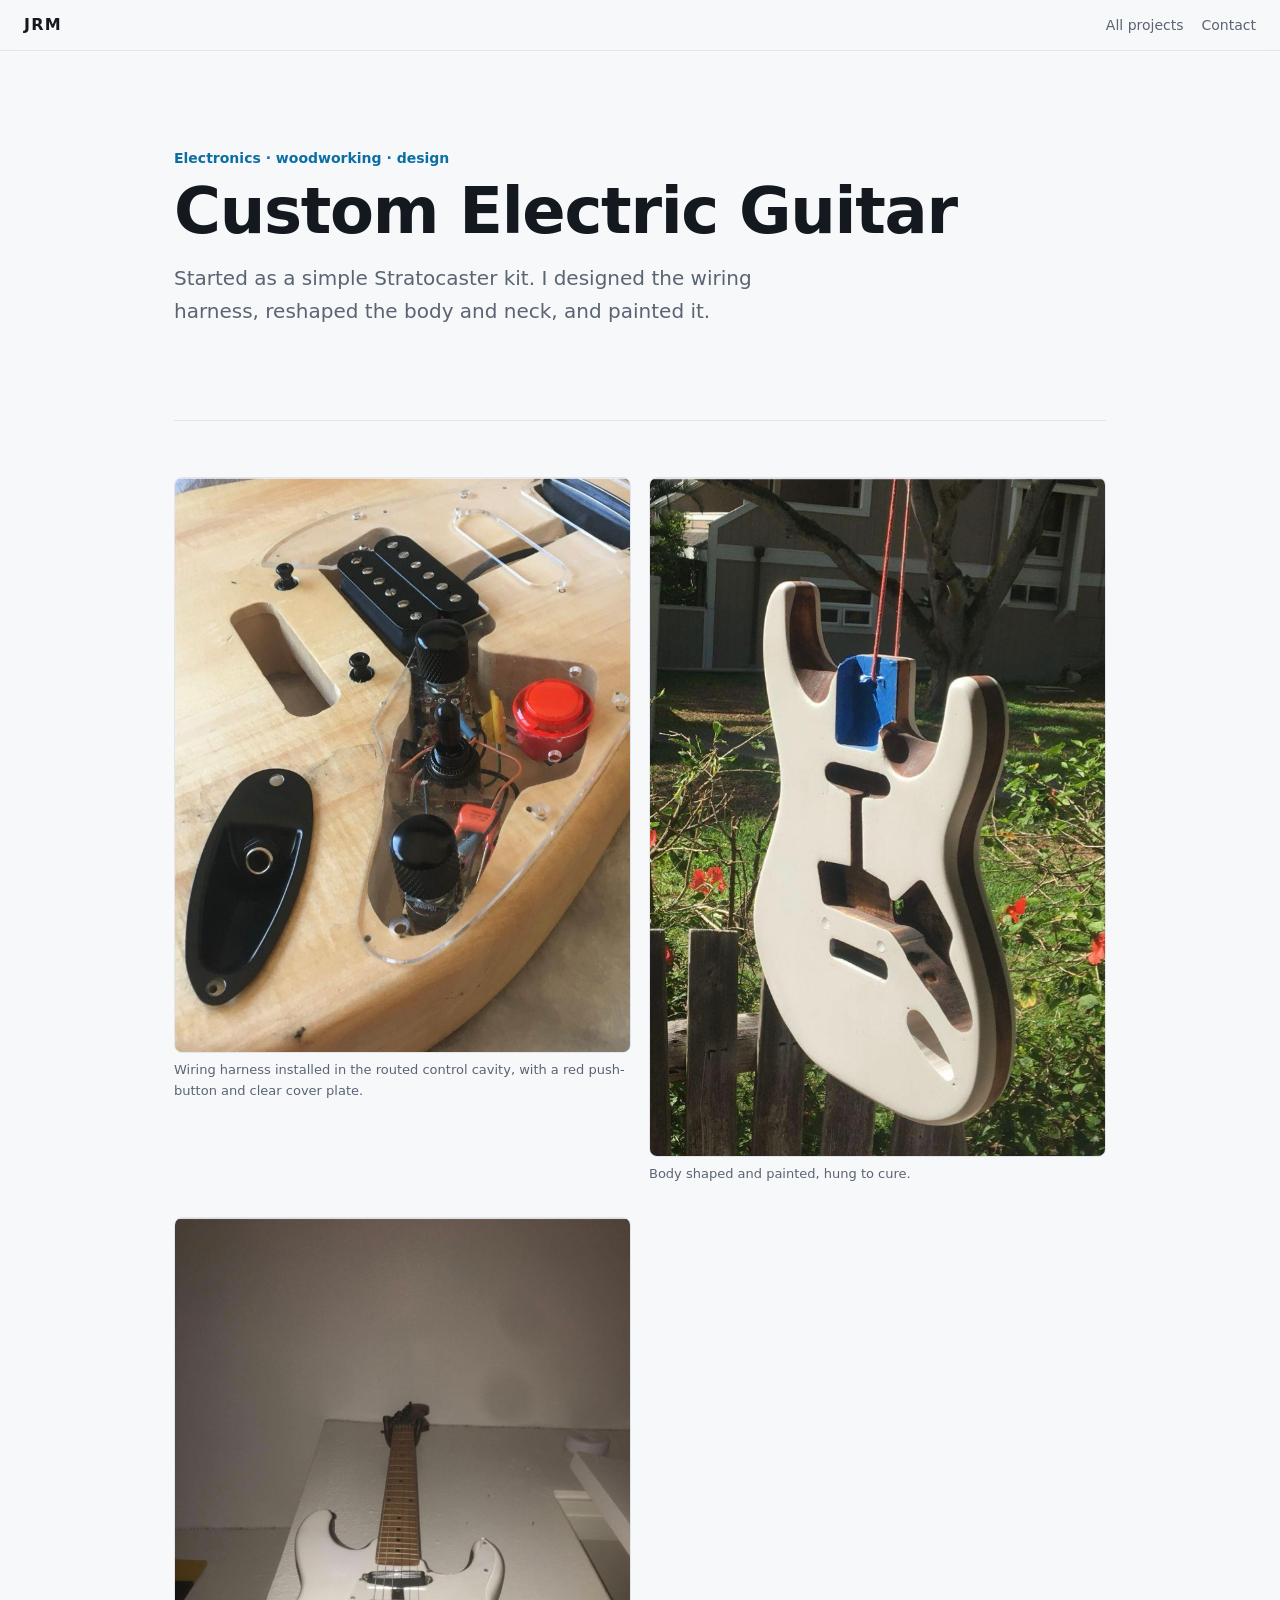
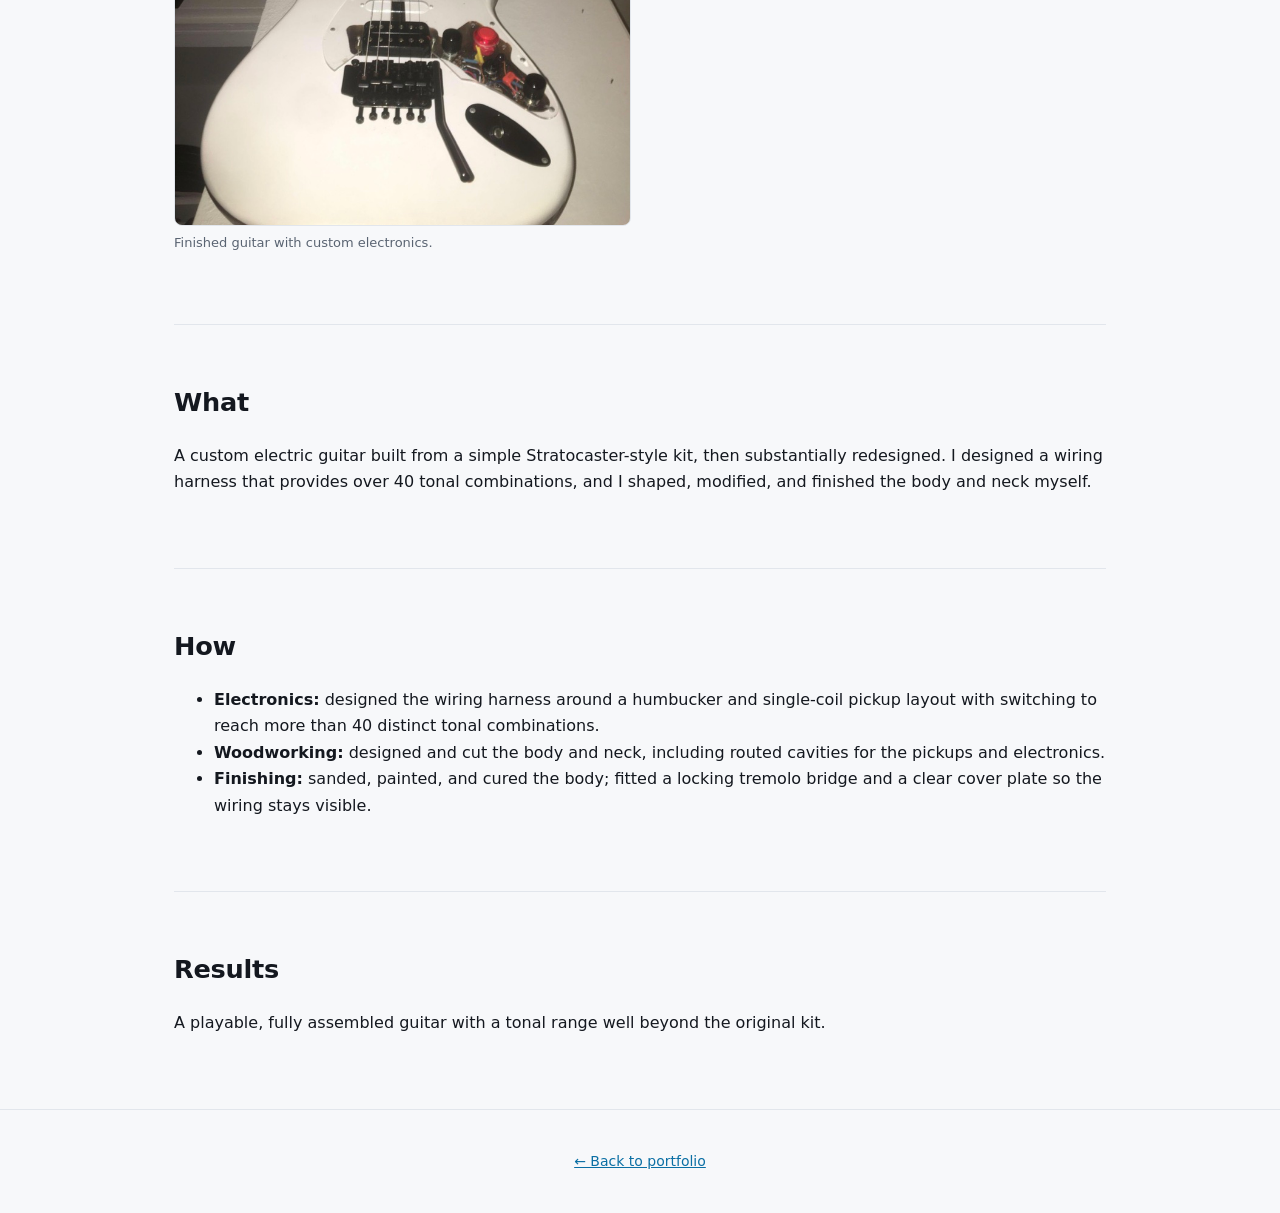
==== projects/electric-guitar/index.html @ 1d10ef1c "Add electric guitar and self-watering planter projects Co-Authored-By: Claude Sonnet 5.5 <noreply@an" ====
<!doctype html>
<html lang="en">
<head>
<meta charset="utf-8">
<meta name="viewport" content="width=device-width, initial-scale=1">
<title>Custom Electric Guitar — John Ryan Myrdal</title>
<meta name="description" content="Started as a simple Stratocaster kit. I designed the wiring harness, reshaped the body and neck, and painted it.">
<link rel="stylesheet" href="../../css/style.css">
</head>
<body>
<header class="nav">
  <a class="brand" href="../../">JRM</a>
  <nav><a href="../../#projects">All projects</a><a href="../../#contact">Contact</a></nav>
</header>
<main>
<section class="hero">
  <p class="eyebrow">Electronics · woodworking · design</p>
  <h1>Custom Electric Guitar</h1>
  <p class="lede">Started as a simple Stratocaster kit. I designed the wiring harness, reshaped the body and neck, and painted it.</p>
</section>
<section>
  <div class="grid">
  <figure class="shot"><img src="../../assets/images/electric-guitar/wiring-cavity.jpg" alt="Routed electric guitar body with humbucker and single-coil pickups, a red push-button, knobs, and wiring in a clear-covered cavity" loading="lazy"><figcaption>Wiring harness installed in the routed control cavity, with a red push-button and clear cover plate.</figcaption></figure>
  <figure class="shot"><img src="../../assets/images/electric-guitar/body-painted.jpg" alt="Painted white guitar body hanging from a string to dry" loading="lazy"><figcaption>Body shaped and painted, hung to cure.</figcaption></figure>
  <figure class="shot"><img src="../../assets/images/electric-guitar/finished-guitar.jpg" alt="Finished white electric guitar with maple neck, humbucker and single-coil pickups, and a locking tremolo bridge" loading="lazy"><figcaption>Finished guitar with custom electronics.</figcaption></figure>
  </div>
</section>

<section>
  <h2>What</h2>
  <p>A custom electric guitar built from a simple Stratocaster-style kit, then substantially redesigned. I designed a wiring harness that provides over 40 tonal combinations, and I shaped, modified, and finished the body and neck myself.</p>
</section>
<section>
  <h2>How</h2>
  <ul>
    <li><strong>Electronics:</strong> designed the wiring harness around a humbucker and single-coil pickup layout with switching to reach more than 40 distinct tonal combinations.</li>
    <li><strong>Woodworking:</strong> designed and cut the body and neck, including routed cavities for the pickups and electronics.</li>
    <li><strong>Finishing:</strong> sanded, painted, and cured the body; fitted a locking tremolo bridge and a clear cover plate so the wiring stays visible.</li>
  </ul>
</section>
<section>
  <h2>Results</h2>
  <p>A playable, fully assembled guitar with a tonal range well beyond the original kit.</p>
</section>
</main>
<footer><a href="../../">← Back to portfolio</a></footer>
</body>
</html>
---- css/style.css ----
:root{--bg:#f7f8fa;--fg:#14181f;--muted:#5a6472;--card:#fff;--line:#e2e6ec;--accent:#0b6fa4;--accent-fg:#fff}
@media (prefers-color-scheme:dark){:root{--bg:#0e1217;--fg:#e8ecf1;--muted:#98a2b0;--card:#161c24;--line:#252d38;--accent:#5bb8e8;--accent-fg:#06121a}}
*{box-sizing:border-box}
html{scroll-behavior:smooth}
body{margin:0;background:var(--bg);color:var(--fg);font:16px/1.65 system-ui,-apple-system,"Segoe UI",Roboto,sans-serif}
a{color:var(--accent)}
.nav{position:sticky;top:0;z-index:5;display:flex;justify-content:space-between;align-items:center;padding:12px 24px;background:color-mix(in srgb,var(--bg) 88%,transparent);backdrop-filter:blur(8px);border-bottom:1px solid var(--line)}
.nav nav{display:flex;gap:18px;flex-wrap:wrap}
.nav nav a{color:var(--muted);text-decoration:none;font-size:14px}
.nav nav a:hover{color:var(--fg)}
.brand{font-weight:700;letter-spacing:.08em;text-decoration:none;color:var(--fg)}
main{max-width:980px;margin:0 auto;padding:0 24px}
section{padding:56px 0;border-top:1px solid var(--line)}
.hero{border:0;padding:96px 0 64px}
.eyebrow{color:var(--accent);font-size:14px;font-weight:600;margin:0 0 8px}
h1{font-size:clamp(2.4rem,6vw,4rem);line-height:1.05;margin:0 0 16px;letter-spacing:-.02em}
.lede{font-size:1.25rem;color:var(--muted);max-width:40rem;margin:0 0 28px}
h2{font-size:1.6rem;margin:0 0 20px;letter-spacing:-.01em}
h3{font-size:1.1rem;margin:0 0 8px}
.sub{margin:36px 0 12px;color:var(--muted);font-size:.9rem;text-transform:uppercase;letter-spacing:.08em}
.btn{display:inline-block;padding:10px 20px;border-radius:8px;background:var(--accent);color:var(--accent-fg);text-decoration:none;font-weight:600;margin:0 8px 8px 0}
.btn.ghost{background:transparent;color:var(--accent);border:1px solid var(--accent)}
.facts{list-style:none;padding:0;margin:24px 0 0;display:grid;grid-template-columns:repeat(auto-fit,minmax(170px,1fr));gap:12px}
.facts li{background:var(--card);border:1px solid var(--line);border-radius:10px;padding:14px 16px;color:var(--muted);font-size:14px}
.facts strong{display:block;color:var(--fg);font-size:1.3rem}
.grid{display:grid;grid-template-columns:repeat(auto-fit,minmax(min(100%,420px),1fr));gap:18px}
.card{background:var(--card);border:1px solid var(--line);border-radius:12px;padding:22px}
.card p{margin:0 0 10px}
.card ul{margin:0 0 10px;padding-left:20px;color:var(--muted);font-size:15px}
.tag{font-size:12px!important;text-transform:uppercase;letter-spacing:.08em;color:var(--accent);font-weight:600}
.links{margin:0!important}
.note{color:var(--muted);font-size:14px;margin-top:18px}
.role{display:grid;grid-template-columns:150px 1fr;gap:16px;margin-bottom:22px}
.role p{margin:0;color:var(--muted)}
.when{color:var(--muted);font-size:14px;padding-top:2px}
.chips{display:grid;grid-template-columns:repeat(auto-fit,minmax(260px,1fr));gap:12px;margin-top:20px}
.chip{background:var(--card);border:1px solid var(--line);border-radius:10px;padding:14px 16px}
.chip strong{display:block}
.chip span{color:var(--muted);font-size:14px}
.skills{display:grid;grid-template-columns:140px 1fr;gap:10px 16px;margin:0}
.skills dt{font-weight:600}
.skills dd{margin:0;color:var(--muted)}
footer{text-align:center;color:var(--muted);font-size:14px;padding:40px 24px;border-top:1px solid var(--line)}
@media (max-width:640px){.role,.skills{grid-template-columns:1fr;gap:4px}.nav nav{gap:12px}.hero{padding:56px 0 40px}}
.shot{margin:0 0 14px}
.shot img{width:100%;height:auto;display:block;border-radius:8px;border:1px solid var(--line)}
.shot figcaption{color:var(--muted);font-size:13px;margin-top:6px}
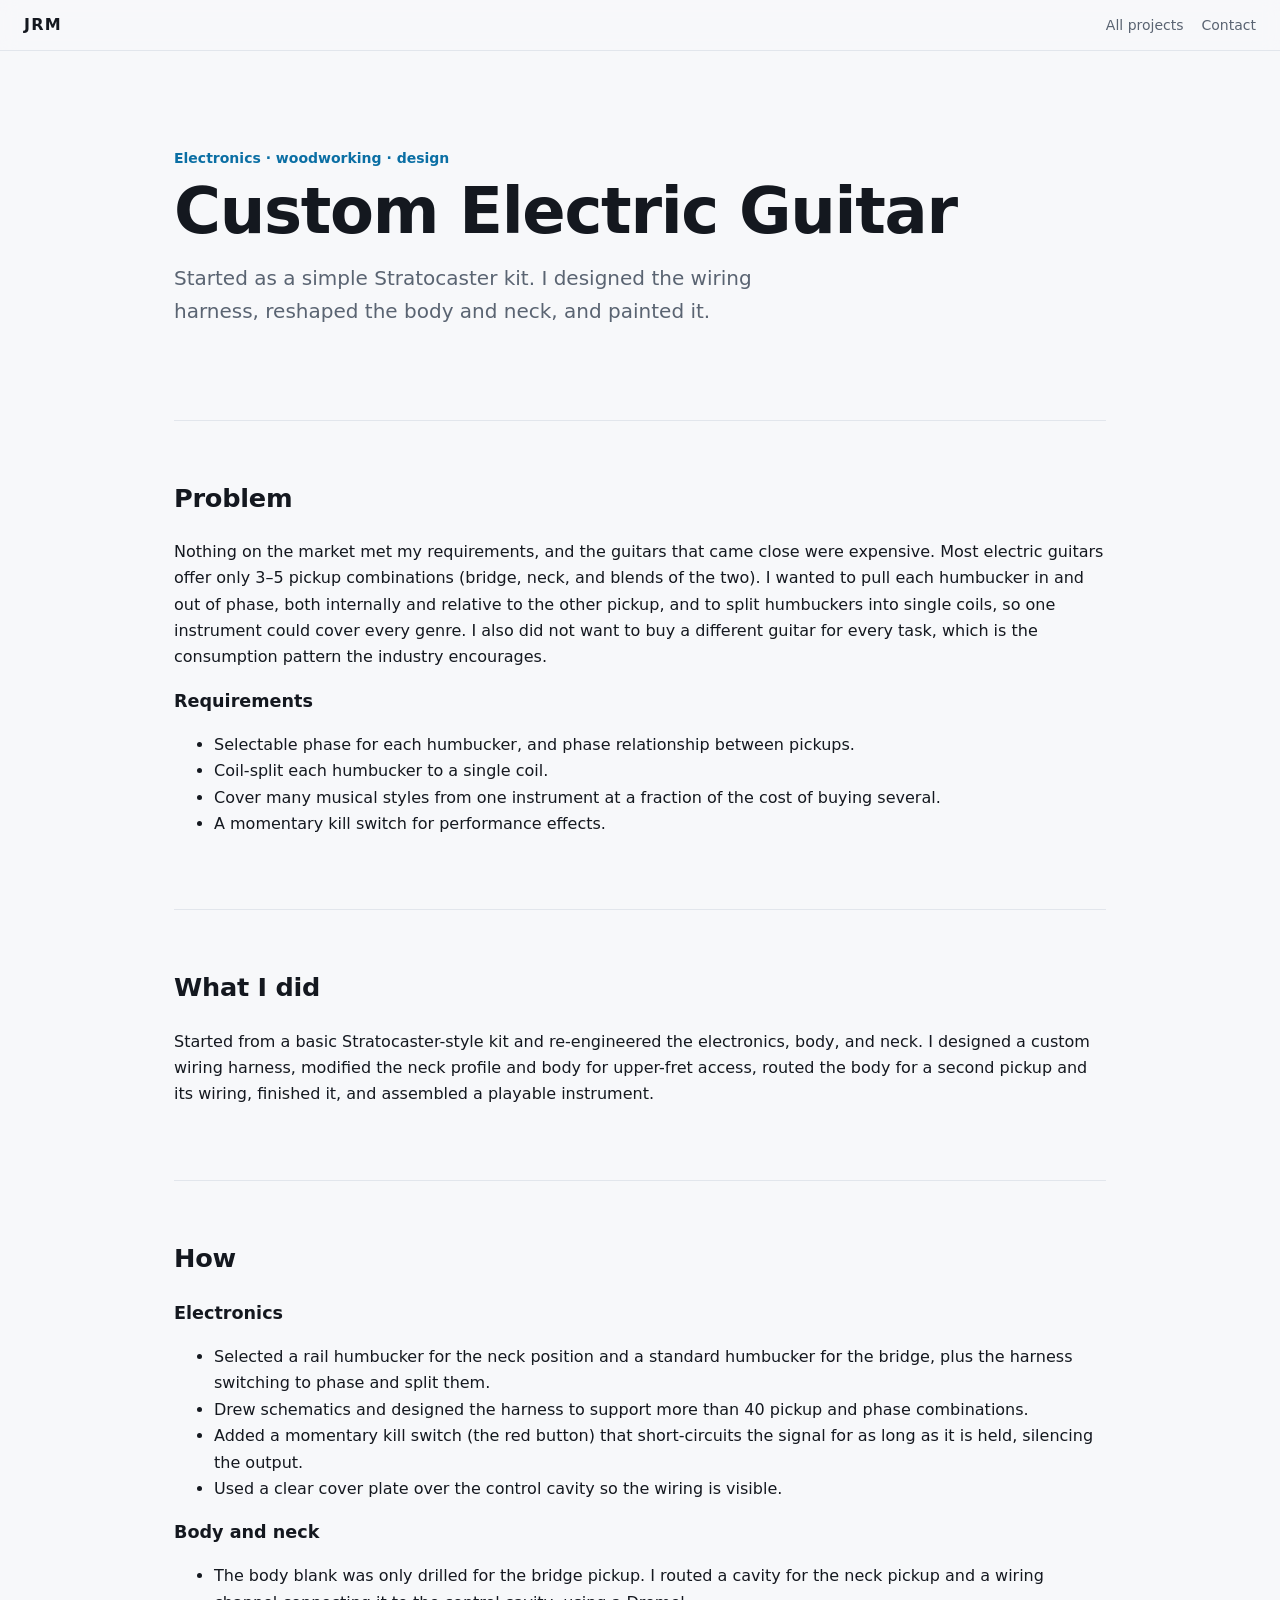
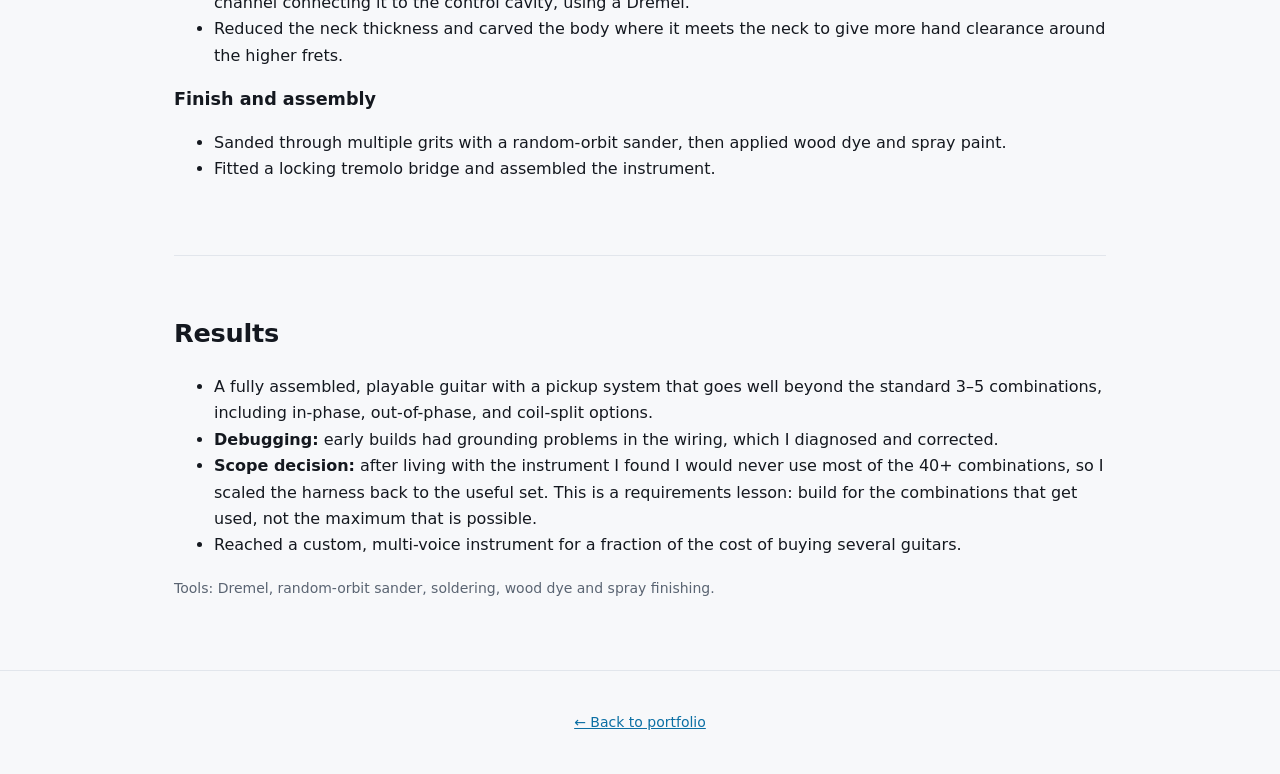
==== commit 3a022d8e: "Expand guitar and planter write-ups (problem, what, how, results) Co-Authored-By: Claude Sonnet 5.5 " ====
--- a/projects/electric-guitar/index.html
+++ b/projects/electric-guitar/index.html
@@ -18,29 +18,54 @@
   <h1>Custom Electric Guitar</h1>
   <p class="lede">Started as a simple Stratocaster kit. I designed the wiring harness, reshaped the body and neck, and painted it.</p>
 </section>
+
 <section>
-  <div class="grid">
-  <figure class="shot"><img src="../../assets/images/electric-guitar/wiring-cavity.jpg" alt="Routed electric guitar body with humbucker and single-coil pickups, a red push-button, knobs, and wiring in a clear-covered cavity" loading="lazy"><figcaption>Wiring harness installed in the routed control cavity, with a red push-button and clear cover plate.</figcaption></figure>
-  <figure class="shot"><img src="../../assets/images/electric-guitar/body-painted.jpg" alt="Painted white guitar body hanging from a string to dry" loading="lazy"><figcaption>Body shaped and painted, hung to cure.</figcaption></figure>
-  <figure class="shot"><img src="../../assets/images/electric-guitar/finished-guitar.jpg" alt="Finished white electric guitar with maple neck, humbucker and single-coil pickups, and a locking tremolo bridge" loading="lazy"><figcaption>Finished guitar with custom electronics.</figcaption></figure>
-  </div>
+  <h2>Problem</h2>
+  <p>Nothing on the market met my requirements, and the guitars that came close were expensive. Most electric guitars offer only 3&ndash;5 pickup combinations (bridge, neck, and blends of the two). I wanted to pull each humbucker in and out of phase, both internally and relative to the other pickup, and to split humbuckers into single coils, so one instrument could cover every genre. I also did not want to buy a different guitar for every task, which is the consumption pattern the industry encourages.</p>
+  <h3>Requirements</h3>
+  <ul>
+    <li>Selectable phase for each humbucker, and phase relationship between pickups.</li>
+    <li>Coil-split each humbucker to a single coil.</li>
+    <li>Cover many musical styles from one instrument at a fraction of the cost of buying several.</li>
+    <li>A momentary kill switch for performance effects.</li>
+  </ul>
 </section>
 
 <section>
-  <h2>What</h2>
-  <p>A custom electric guitar built from a simple Stratocaster-style kit, then substantially redesigned. I designed a wiring harness that provides over 40 tonal combinations, and I shaped, modified, and finished the body and neck myself.</p>
+  <h2>What I did</h2>
+  <p>Started from a basic Stratocaster-style kit and re-engineered the electronics, body, and neck. I designed a custom wiring harness, modified the neck profile and body for upper-fret access, routed the body for a second pickup and its wiring, finished it, and assembled a playable instrument.</p>
 </section>
+
 <section>
   <h2>How</h2>
+  <h3>Electronics</h3>
   <ul>
-    <li><strong>Electronics:</strong> designed the wiring harness around a humbucker and single-coil pickup layout with switching to reach more than 40 distinct tonal combinations.</li>
-    <li><strong>Woodworking:</strong> designed and cut the body and neck, including routed cavities for the pickups and electronics.</li>
-    <li><strong>Finishing:</strong> sanded, painted, and cured the body; fitted a locking tremolo bridge and a clear cover plate so the wiring stays visible.</li>
+    <li>Selected a rail humbucker for the neck position and a standard humbucker for the bridge, plus the harness switching to phase and split them.</li>
+    <li>Drew schematics and designed the harness to support more than 40 pickup and phase combinations.</li>
+    <li>Added a momentary kill switch (the red button) that short-circuits the signal for as long as it is held, silencing the output.</li>
+    <li>Used a clear cover plate over the control cavity so the wiring is visible.</li>
+  </ul>
+  <h3>Body and neck</h3>
+  <ul>
+    <li>The body blank was only drilled for the bridge pickup. I routed a cavity for the neck pickup and a wiring channel connecting it to the control cavity, using a Dremel.</li>
+    <li>Reduced the neck thickness and carved the body where it meets the neck to give more hand clearance around the higher frets.</li>
+  </ul>
+  <h3>Finish and assembly</h3>
+  <ul>
+    <li>Sanded through multiple grits with a random-orbit sander, then applied wood dye and spray paint.</li>
+    <li>Fitted a locking tremolo bridge and assembled the instrument.</li>
   </ul>
 </section>
+
 <section>
   <h2>Results</h2>
-  <p>A playable, fully assembled guitar with a tonal range well beyond the original kit.</p>
+  <ul>
+    <li>A fully assembled, playable guitar with a pickup system that goes well beyond the standard 3&ndash;5 combinations, including in-phase, out-of-phase, and coil-split options.</li>
+    <li><strong>Debugging:</strong> early builds had grounding problems in the wiring, which I diagnosed and corrected.</li>
+    <li><strong>Scope decision:</strong> after living with the instrument I found I would never use most of the 40+ combinations, so I scaled the harness back to the useful set. This is a requirements lesson: build for the combinations that get used, not the maximum that is possible.</li>
+    <li>Reached a custom, multi-voice instrument for a fraction of the cost of buying several guitars.</li>
+  </ul>
+  <p class="note">Tools: Dremel, random-orbit sander, soldering, wood dye and spray finishing.</p>
 </section>
 </main>
 <footer><a href="../../">← Back to portfolio</a></footer>
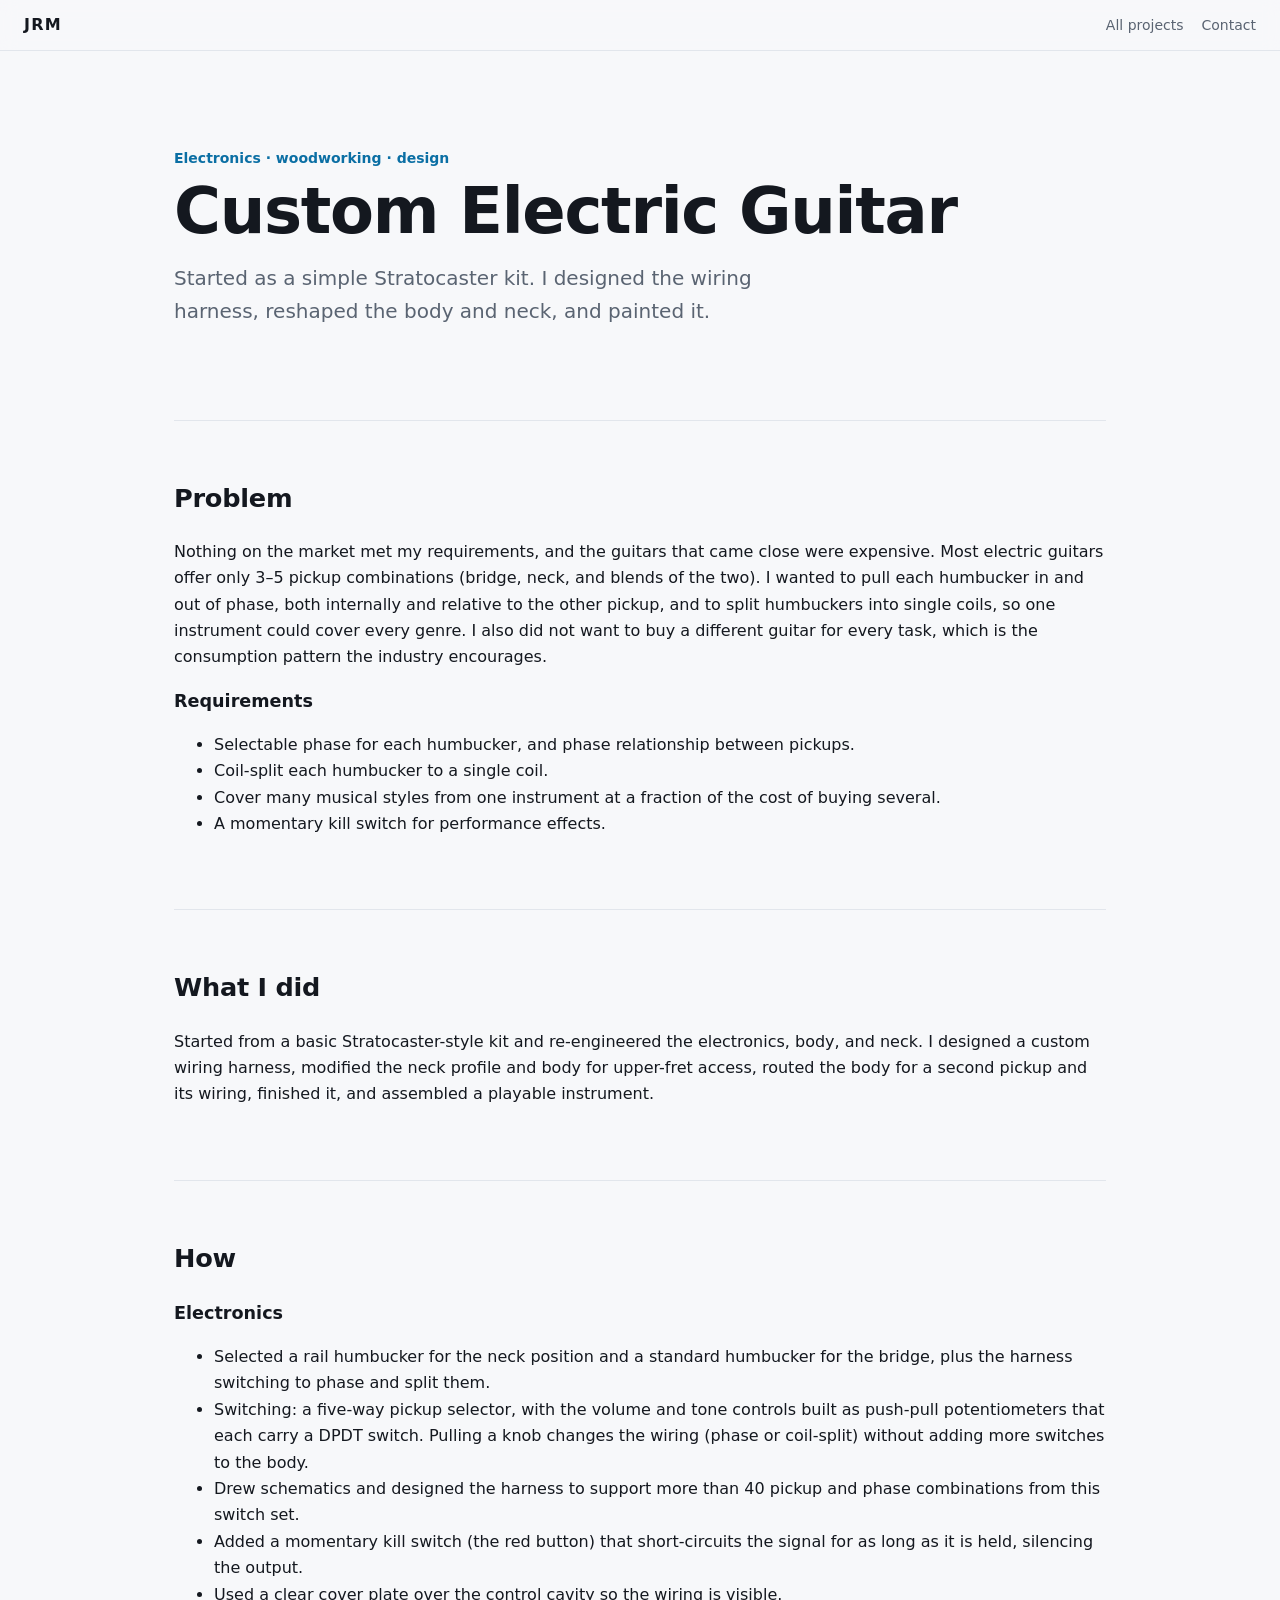
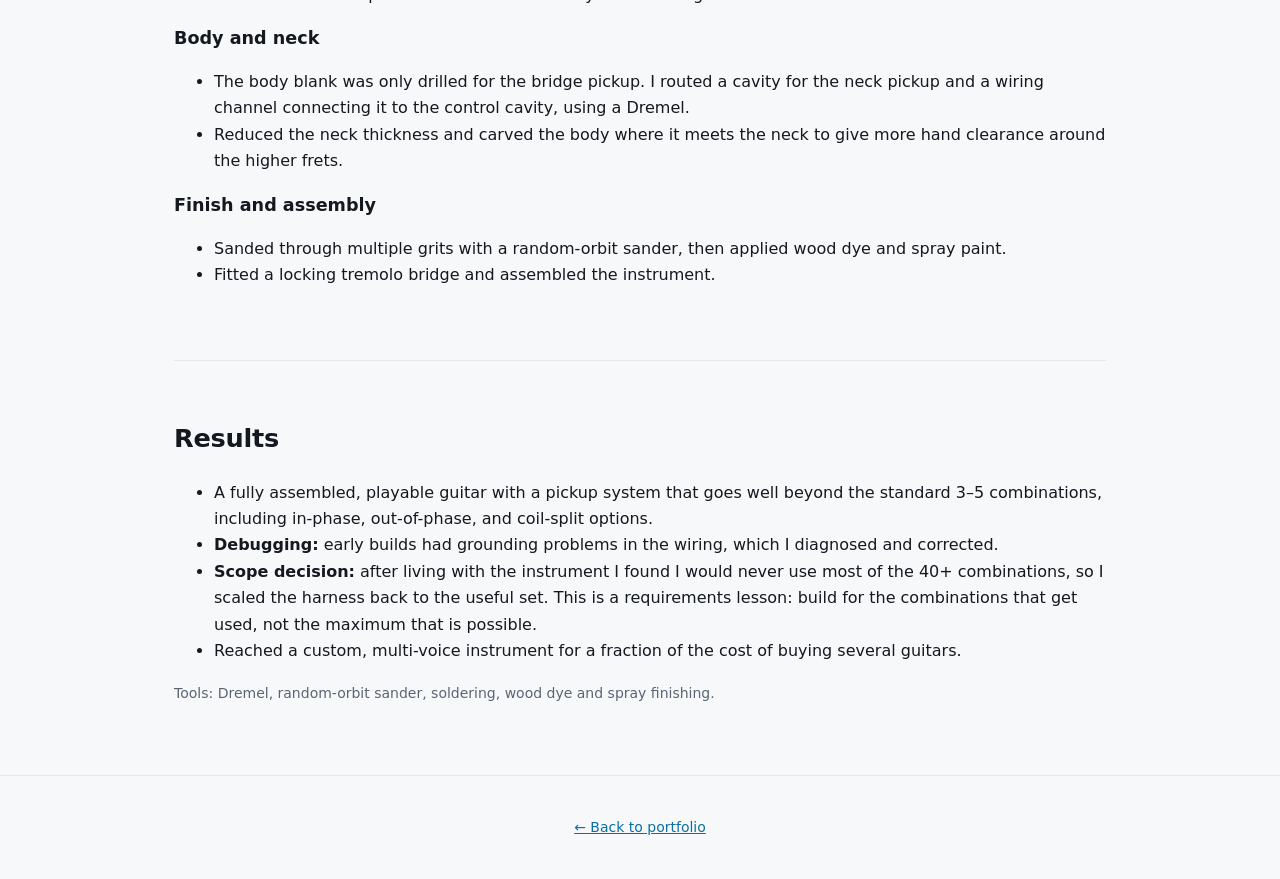
==== commit 7df03712: "Add guitar switching detail Co-Authored-By: Claude Sonnet 5.5 <noreply@anthropic.com>" ====
--- a/projects/electric-guitar/index.html
+++ b/projects/electric-guitar/index.html
@@ -41,7 +41,8 @@
   <h3>Electronics</h3>
   <ul>
     <li>Selected a rail humbucker for the neck position and a standard humbucker for the bridge, plus the harness switching to phase and split them.</li>
-    <li>Drew schematics and designed the harness to support more than 40 pickup and phase combinations.</li>
+    <li>Switching: a five-way pickup selector, with the volume and tone controls built as push-pull potentiometers that each carry a DPDT switch. Pulling a knob changes the wiring (phase or coil-split) without adding more switches to the body.</li>
+    <li>Drew schematics and designed the harness to support more than 40 pickup and phase combinations from this switch set.</li>
     <li>Added a momentary kill switch (the red button) that short-circuits the signal for as long as it is held, silencing the output.</li>
     <li>Used a clear cover plate over the control cavity so the wiring is visible.</li>
   </ul>
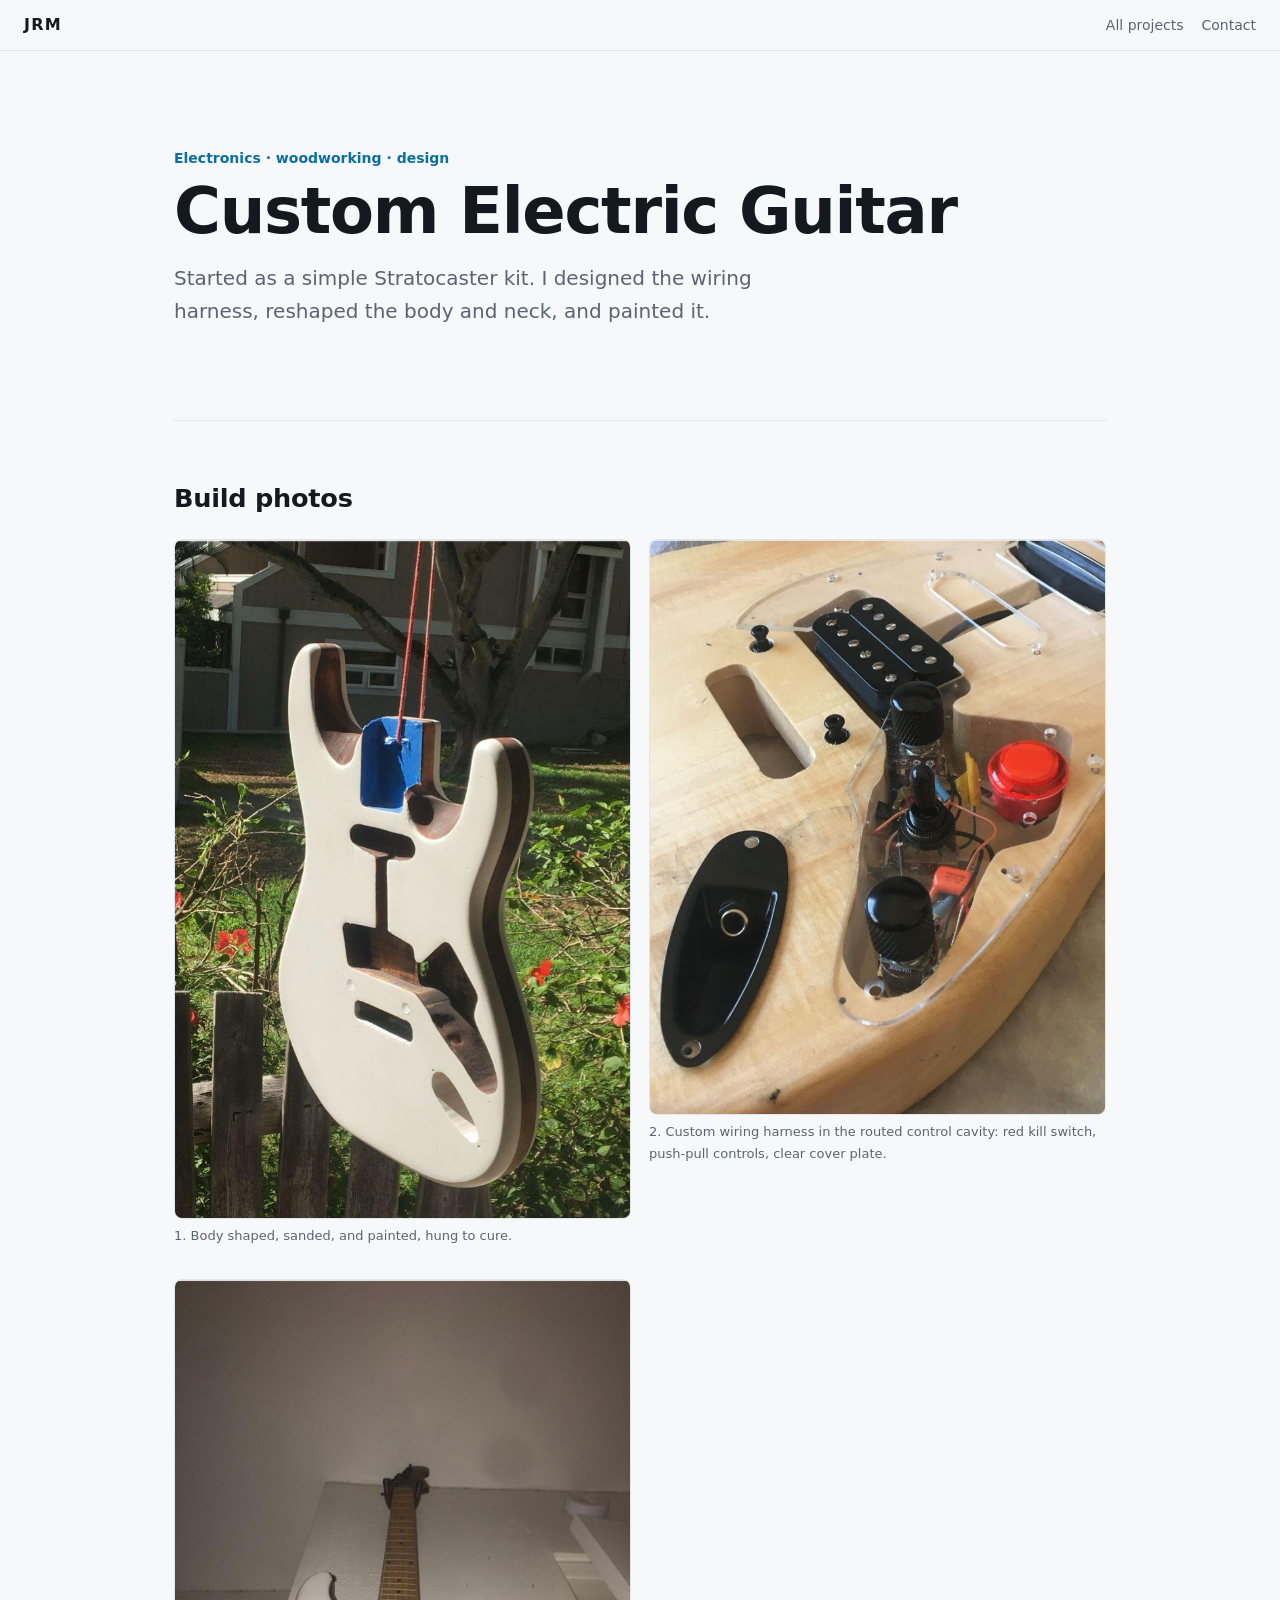
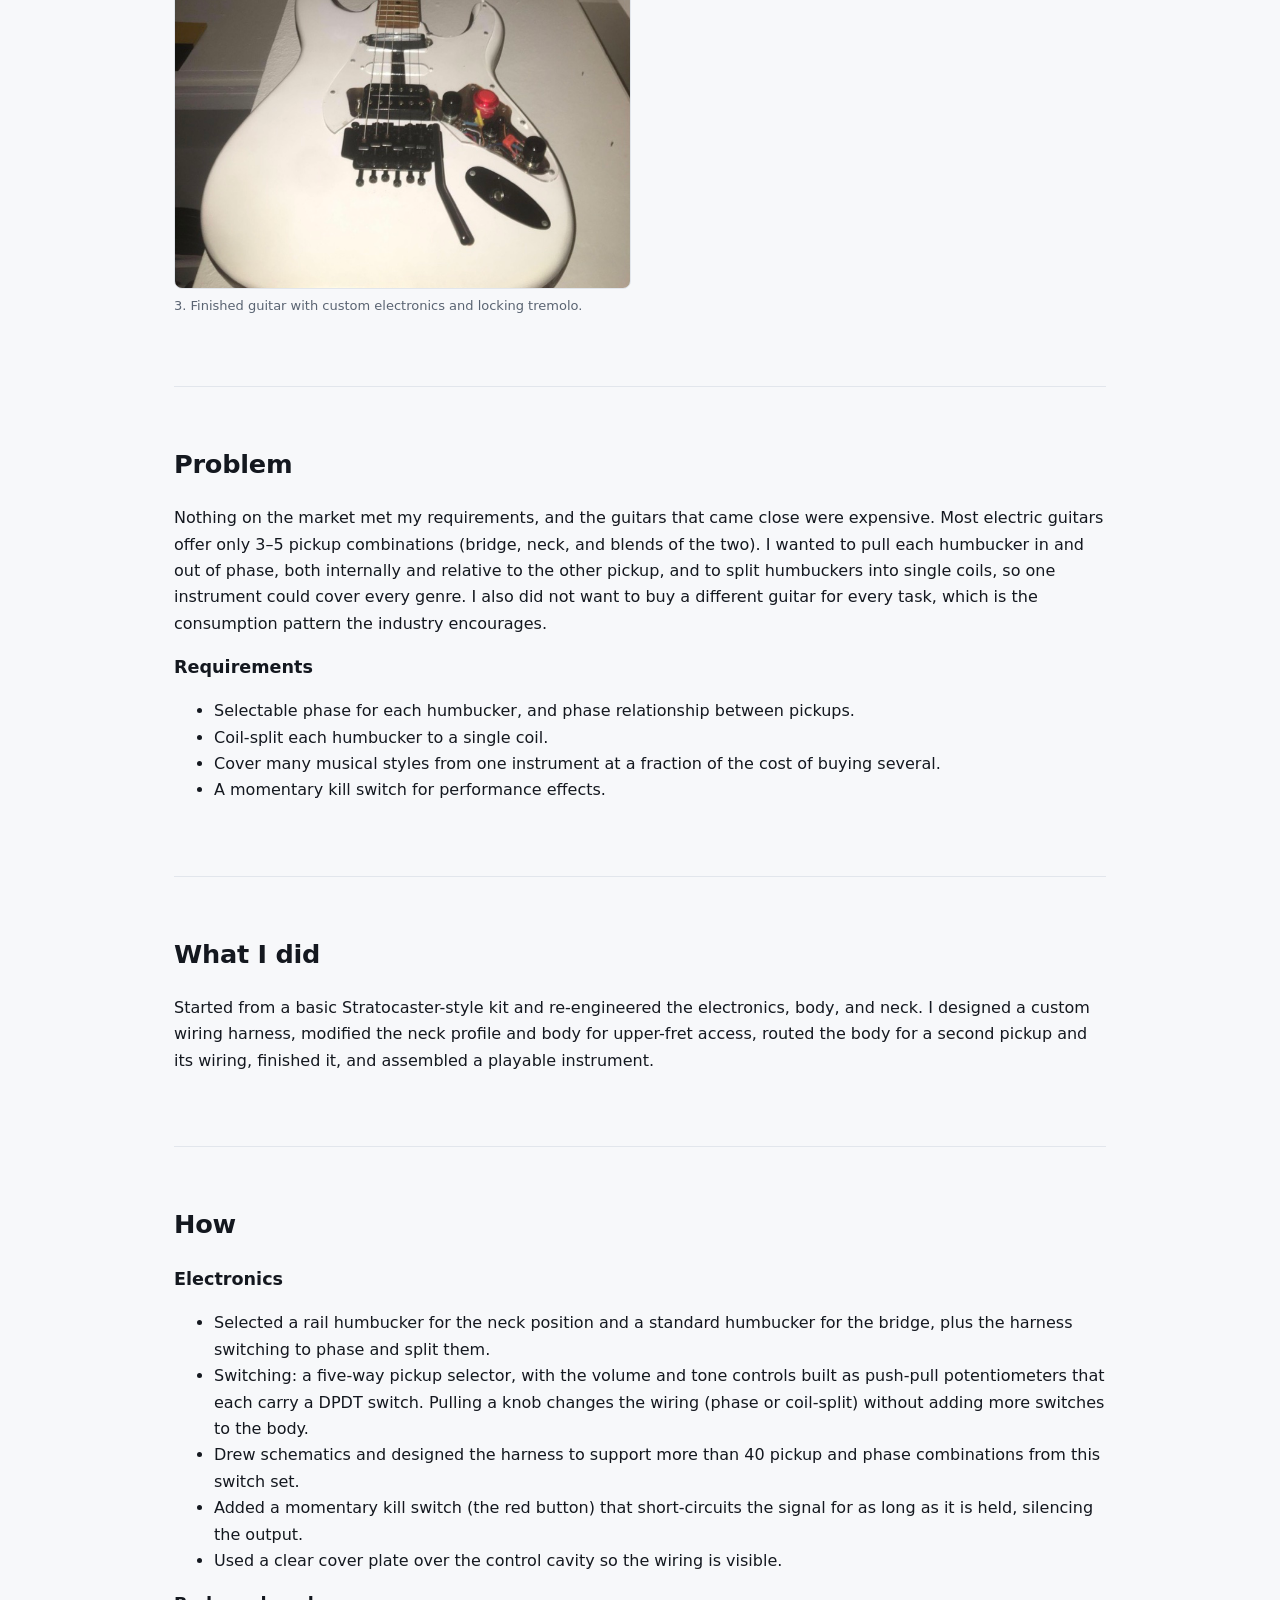
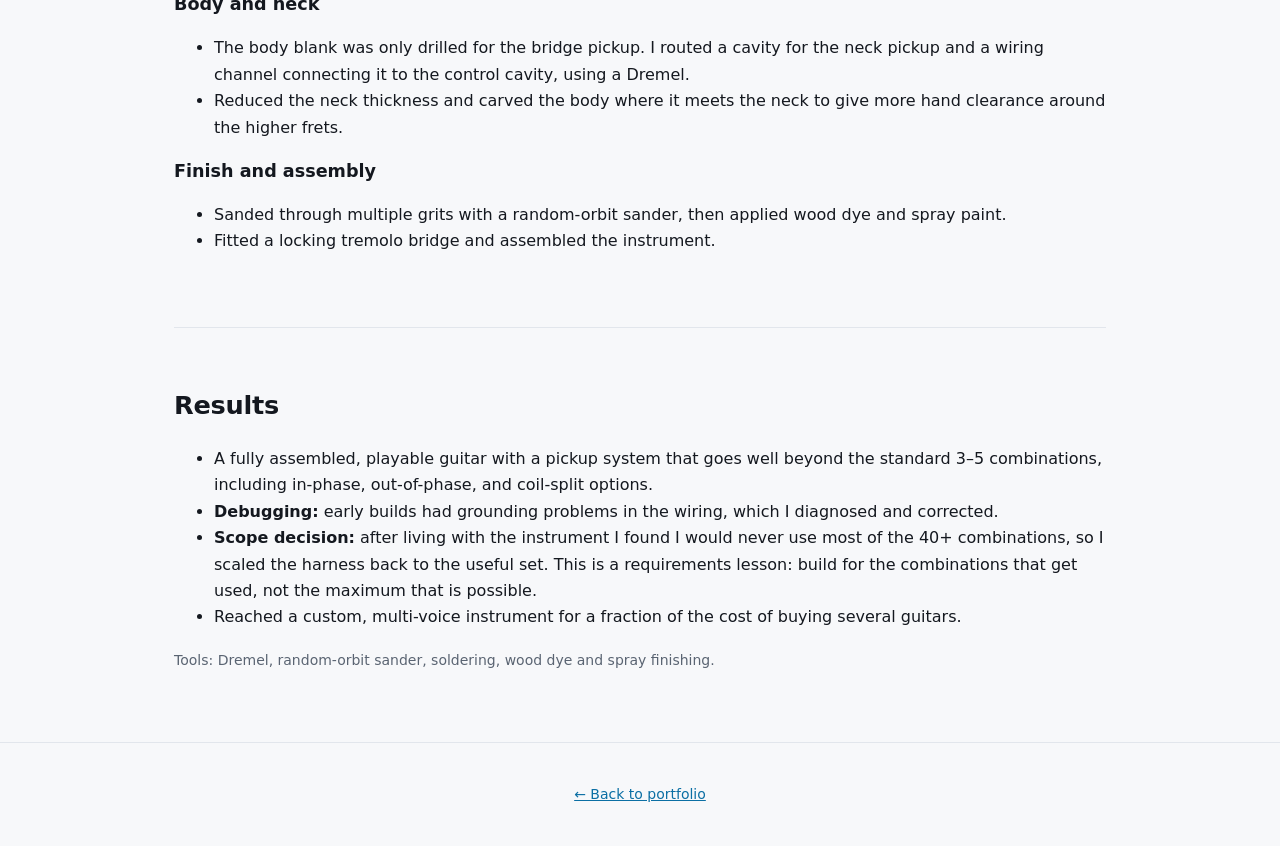
==== commit b649ac0e: "Restore build photo galleries on guitar and planter pages Co-Authored-By: Claude Sonnet 5.5 <noreply" ====
--- a/projects/electric-guitar/index.html
+++ b/projects/electric-guitar/index.html
@@ -17,6 +17,15 @@
   <p class="eyebrow">Electronics · woodworking · design</p>
   <h1>Custom Electric Guitar</h1>
   <p class="lede">Started as a simple Stratocaster kit. I designed the wiring harness, reshaped the body and neck, and painted it.</p>
+</section>
+
+<section>
+  <h2>Build photos</h2>
+  <div class="grid">
+    <figure class="shot"><a href="../../assets/images/electric-guitar/body-painted.jpg"><img src="../../assets/images/electric-guitar/body-painted.jpg" alt="Body blank shaped and painted white, hanging from a string to cure" loading="lazy"></a><figcaption>1. Body shaped, sanded, and painted, hung to cure.</figcaption></figure>
+    <figure class="shot"><a href="../../assets/images/electric-guitar/wiring-cavity.jpg"><img src="../../assets/images/electric-guitar/wiring-cavity.jpg" alt="Routed guitar body with humbucker and single-coil pickups, push-pull controls, a red kill-switch button and wiring in a clear-covered cavity" loading="lazy"></a><figcaption>2. Custom wiring harness in the routed control cavity: red kill switch, push-pull controls, clear cover plate.</figcaption></figure>
+    <figure class="shot"><a href="../../assets/images/electric-guitar/finished-guitar.jpg"><img src="../../assets/images/electric-guitar/finished-guitar.jpg" alt="Finished white electric guitar with maple neck, humbucker and single-coil pickups, and a locking tremolo bridge" loading="lazy"></a><figcaption>3. Finished guitar with custom electronics and locking tremolo.</figcaption></figure>
+  </div>
 </section>
 
 <section>
